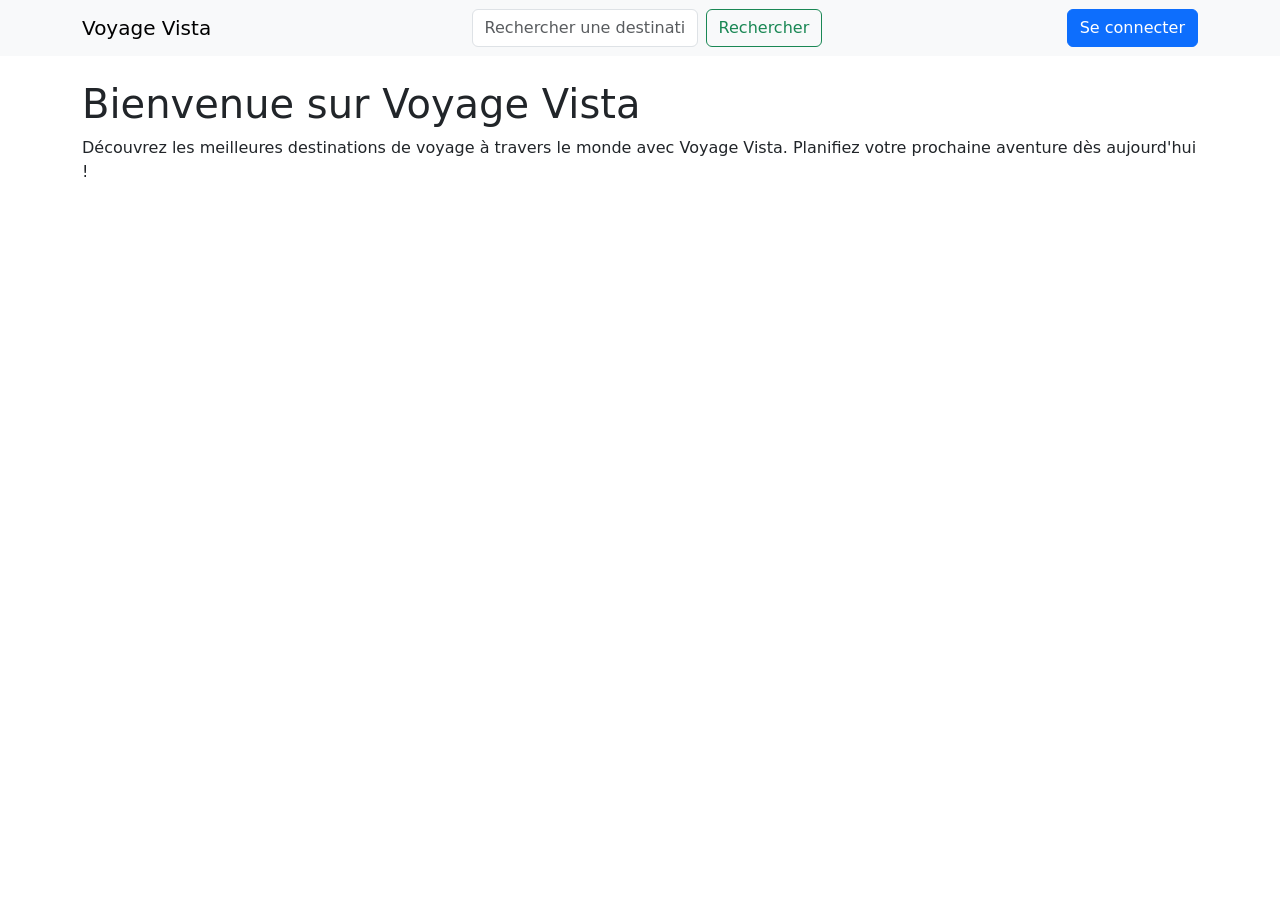
==== index.html @ f92cff05 "intialTest1" ====
<!DOCTYPE html>
<html lang="fr">
<head>
    <meta charset="utf-8">
    <meta name="viewport" content="width=device-width, initial-scale=1">
    <title>Voyage Vista</title>

    <!-- CSS -->
    <link rel="stylesheet" href="css\bootstrap.min.css">
    <link rel="stylesheet" href="css\style.css">
</head>
<body>
    <header>
        <nav class="navbar navbar-expand-lg navbar-light bg-light">
            <div class="container">
                <a class="navbar-brand" href="#">Voyage Vista</a>
                <form class="d-flex">
                    <input class="form-control me-2" list="search" id="searchInput" placeholder="Rechercher une destination" aria-label="Search">
                    <button class="btn btn-outline-success" type="submit">Rechercher</button>                
                </form>
                <a class="btn btn-primary" href="login.html">Se connecter</a>
             
            </div>
        </nav>
    </header>

    <nav>   
        <div class="container mt-4">
                <h1>Bienvenue sur Voyage Vista</h1>
                <p>Découvrez les meilleures destinations de voyage à travers le monde avec Voyage Vista. Planifiez votre prochaine aventure dès aujourd'hui !</p>
        </div>
        
    </nav>

    <!-- JS -->
    <link rel="javascript" href ="js\bootstrap.bundle.min.js">
    <link rel="javascript" href ="js\script.js">


</body>
</html>
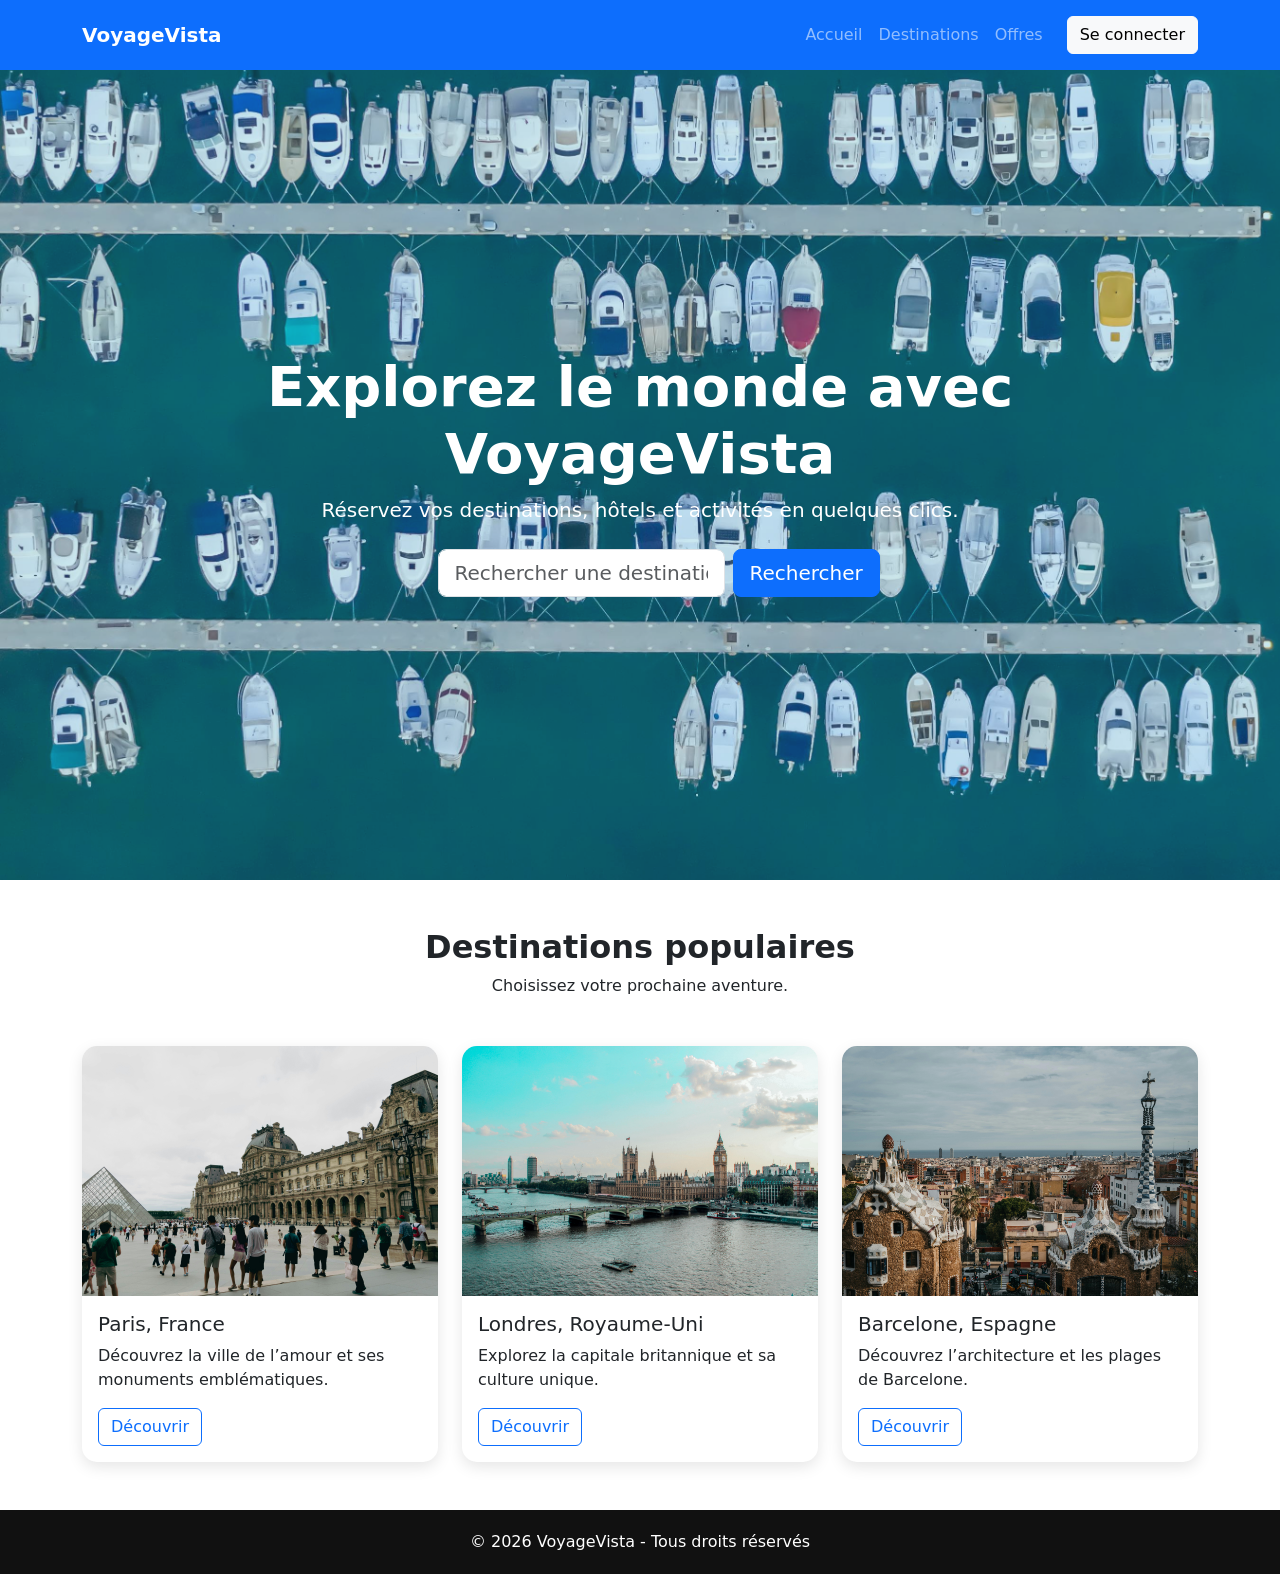
==== commit 343b8954: "Ajout du code base (index, login et destinations) sans php" ====
--- a/index.html
+++ b/index.html
@@ -1,41 +1,223 @@
 <!DOCTYPE html>
 <html lang="fr">
+
 <head>
-    <meta charset="utf-8">
-    <meta name="viewport" content="width=device-width, initial-scale=1">
-    <title>Voyage Vista</title>
+    <meta charset="UTF-8">
+    <meta name="viewport" content="width=device-width, initial-scale=1.0">
+    <title>VoyageVista</title>
+
+    <!-- Bootstrap -->
+    <link rel="stylesheet" href="assets/css/bootstrap.min.css">
 
     <!-- CSS -->
-    <link rel="stylesheet" href="css\bootstrap.min.css">
-    <link rel="stylesheet" href="css\style.css">
+    <link rel="stylesheet" href="assets/css/style.css">
 </head>
+
 <body>
-    <header>
-        <nav class="navbar navbar-expand-lg navbar-light bg-light">
-            <div class="container">
-                <a class="navbar-brand" href="#">Voyage Vista</a>
-                <form class="d-flex">
-                    <input class="form-control me-2" list="search" id="searchInput" placeholder="Rechercher une destination" aria-label="Search">
-                    <button class="btn btn-outline-success" type="submit">Rechercher</button>                
+
+    <!-- NAVBAR -->
+    <nav class="navbar navbar-expand-lg navbar-dark custom-navbar">
+        <div class="container">
+
+            <a class="navbar-brand fw-bold" href="index.html">
+                VoyageVista
+            </a>
+
+            <button class="navbar-toggler" type="button" data-bs-toggle="collapse"
+                data-bs-target="#navbarContent">
+                <span class="navbar-toggler-icon"></span>
+            </button>
+
+            <div class="collapse navbar-collapse" id="navbarContent">
+
+                <ul class="navbar-nav ms-auto align-items-lg-center">
+
+                    <li class="nav-item">
+                        <a class="nav-link" href="index.html">Accueil</a>
+                    </li>
+
+                    <li class="nav-item">
+                        <a class="nav-link" href="destinations.html">Destinations</a>
+                    </li>
+
+                    <li class="nav-item">
+                        <a class="nav-link" href="#">Offres</a>
+                    </li>
+
+                    <li class="nav-item ms-lg-3">
+                        <a class="btn btn-light" href="login.html">
+                            Se connecter
+                        </a>
+                    </li>
+
+                </ul>
+
+            </div>
+
+        </div>
+    </nav>
+
+    <!-- HERO SECTION -->
+    <section class="hero-section">
+
+        <div class="hero-overlay"></div>
+
+        <div class="container hero-content text-center">
+
+            <h1 class="display-4 fw-bold">
+                Explorez le monde avec VoyageVista
+            </h1>
+
+            <p class="lead">
+                Réservez vos destinations, hôtels et activités en quelques clics.
+            </p>
+
+            <!-- SEARCH BAR -->
+            <div class="search-box mt-4">
+
+                <form id="searchForm" class="row g-2 justify-content-center">
+
+                    <div class="col-md-5">
+                        <input type="text"
+                            id="searchInput"
+                            class="form-control form-control-lg"
+                            placeholder="Rechercher une destination">
+                    </div>
+
+                    <div class="col-md-2">
+                        <button class="btn btn-primary btn-lg" type="submit">
+                            Rechercher
+                        </button>
+                    </div>
+
                 </form>
-                <a class="btn btn-primary" href="login.html">Se connecter</a>
-             
-            </div>
-        </nav>
-    </header>
-
-    <nav>   
-        <div class="container mt-4">
-                <h1>Bienvenue sur Voyage Vista</h1>
-                <p>Découvrez les meilleures destinations de voyage à travers le monde avec Voyage Vista. Planifiez votre prochaine aventure dès aujourd'hui !</p>
-        </div>
-        
-    </nav>
+
+            </div>
+
+        </div>
+
+    </section>
+
+    <!-- DESTINATIONS -->
+    <section class="container my-5">
+
+        <div class="text-center mb-5">
+            <h2 class="fw-bold">Destinations populaires</h2>
+            <p>Choisissez votre prochaine aventure.</p>
+        </div>
+
+        <div class="row g-4">
+
+            <!-- CARD 1 -->
+            <div class="col-md-4">
+
+                <div class="card destination-card h-100">
+
+                    <img src="assets/images/paris.jpg"
+                        class="card-img-top"
+                        alt="Paris">
+
+                    <div class="card-body">
+
+                        <h5 class="card-title">
+                            Paris, France
+                        </h5>
+
+                        <p class="card-text">
+                            Découvrez la ville de l’amour et ses monuments emblématiques.
+                        </p>
+
+                        <a href="destinations.html" class="btn btn-outline-primary">
+                            Découvrir
+                        </a>
+
+                    </div>
+
+                </div>
+
+            </div>
+
+            <!-- CARD 2 -->
+            <div class="col-md-4">
+
+                <div class="card destination-card h-100">
+
+                    <img src="assets/images/london.jpg"
+                        class="card-img-top"
+                        alt="Londres">
+
+                    <div class="card-body">
+
+                        <h5 class="card-title">
+                            Londres, Royaume-Uni
+                        </h5>
+
+                        <p class="card-text">
+                            Explorez la capitale britannique et sa culture unique.
+                        </p>
+
+                        <a href="destinations.html" class="btn btn-outline-primary">
+                            Découvrir
+                        </a>
+
+                    </div>
+
+                </div>
+
+            </div>
+
+            <!-- CARD 3 -->
+            <div class="col-md-4">
+
+                <div class="card destination-card h-100">
+
+                    <img src="assets/images/barcelone.jpg"
+                        class="card-img-top"
+                        alt="Barcelone">
+
+                    <div class="card-body">
+
+                        <h5 class="card-title">
+                            Barcelone, Espagne
+                        </h5>
+
+                        <p class="card-text">
+                            Découvrez l’architecture et les plages de Barcelone.
+                        </p>
+
+                        <a href="destinations.html" class="btn btn-outline-primary">
+                            Découvrir
+                        </a>
+
+                    </div>
+
+                </div>
+
+            </div>
+
+        </div>
+
+    </section>
+
+    <!-- FOOTER -->
+    <footer class="footer">
+
+        <div class="container text-center">
+
+            <p class="mb-0">
+                © 2026 VoyageVista - Tous droits réservés
+            </p>
+
+        </div>
+
+    </footer>
+
+    <!-- Bootstrap JS -->
+    <script src="assets/js/bootstrap.bundle.min.js"></script>
 
     <!-- JS -->
-    <link rel="javascript" href ="js\bootstrap.bundle.min.js">
-    <link rel="javascript" href ="js\script.js">
-
+    <script src="assets/js/script.js"></script>
 
 </body>
+
 </html>
--- a/assets/css/style.css
+++ b/assets/css/style.css
@@ -0,0 +1,87 @@
+.placeHolder {
+    background-color: #f0f0f0;
+    color: transparent;
+    border-radius: 4px;
+    width: 100%;
+    height: 20px;
+    margin-bottom: 10px;
+}
+
+/* NAVBAR */
+.custom-navbar {
+    background-color: #0d6efd;
+    padding: 15px 0;
+}
+
+/* HERO */
+.hero-section {
+    position: relative;
+    height: 90vh;
+    background: url('../images/banniere.jpg') center/cover no-repeat;
+    display: flex;
+    align-items: center;
+    justify-content: center;
+}
+
+.hero-overlay {
+    position: absolute;
+    inset: 0;
+    background-color: rgba(46, 164, 196, 0.244);
+}
+
+.hero-content {
+    position: relative;
+    z-index: 2;
+    color: white;
+}
+
+.search-box {
+    max-width: 700px;
+    margin: auto;
+}
+
+/* CARDS */
+.destination-card {
+    border: none;
+    border-radius: 15px;
+    overflow: hidden;
+    transition: 0.3s;
+    box-shadow: 0 5px 15px rgba(0,0,0,0.1);
+}
+
+.destination-card:hover {
+    transform: translateY(-10px);
+}
+
+.destination-card img {
+    height: 250px;
+    object-fit: cover;
+}
+
+/* FOOTER */
+.footer {
+    background-color: #111;
+    color: white;
+    padding: 20px;
+}
+
+/* LOGIN */
+.login-body {
+    background: linear-gradient(to right, #0d6efd, #4da3ff);
+    height: 100vh;
+    display: flex;
+    justify-content: center;
+    align-items: center;
+}
+
+.login-container {
+    width: 100%;
+    max-width: 450px;
+}
+
+.login-card {
+    background: white;
+    padding: 40px;
+    border-radius: 15px;
+    box-shadow: 0 5px 20px rgba(0,0,0,0.2);
+}
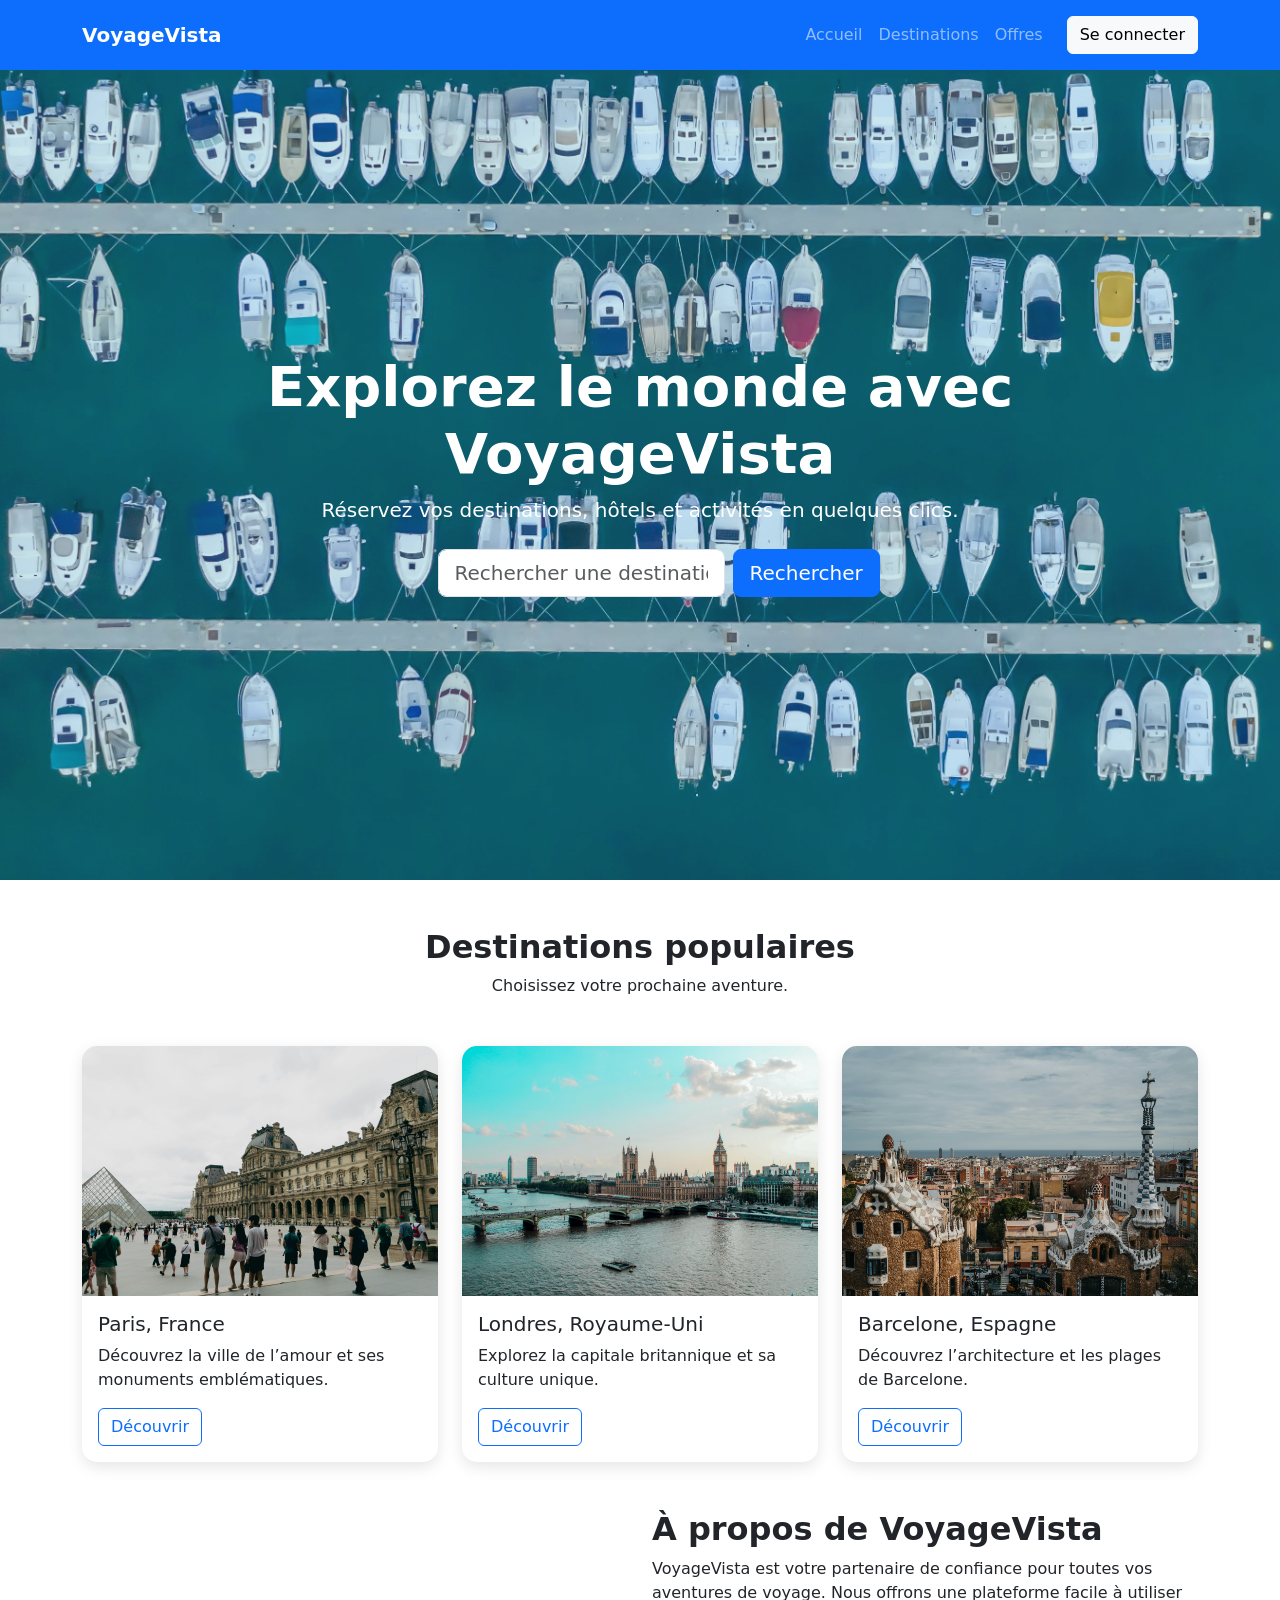
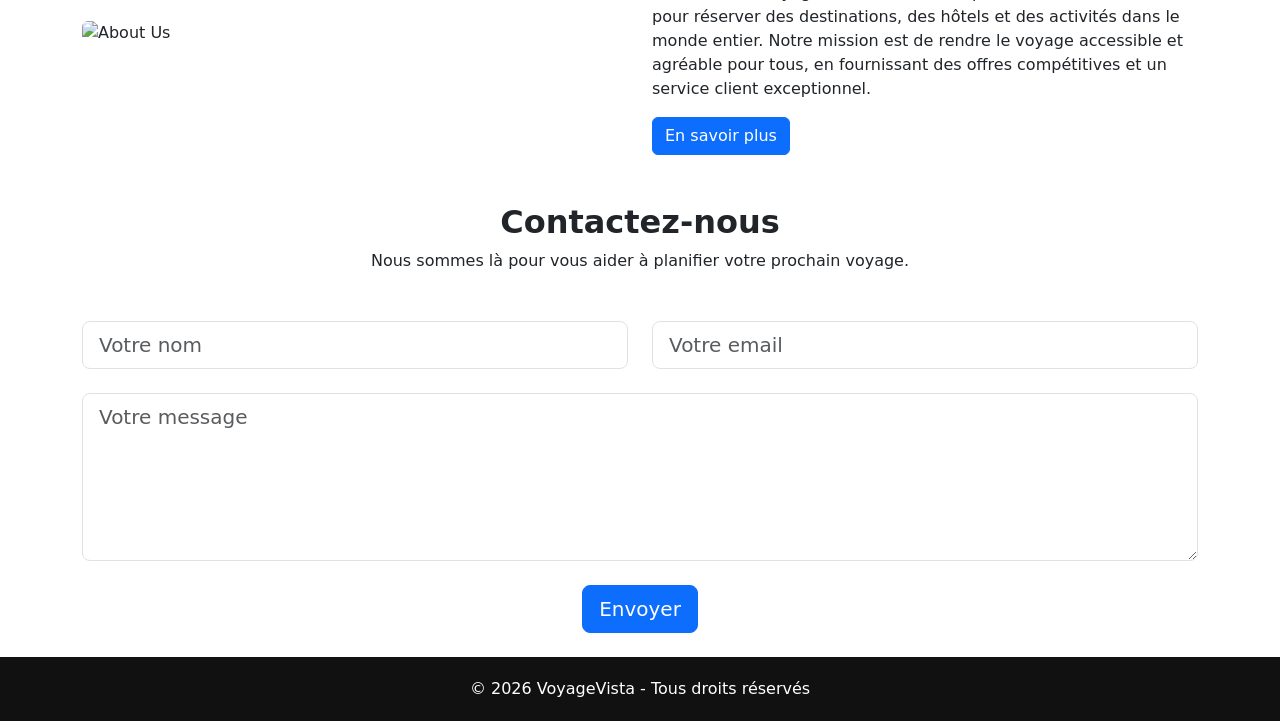
==== commit 60c8281f: "Ajout du About us et de la fiche de contact (avec formulaire)" ====
--- a/index.html
+++ b/index.html
@@ -199,6 +199,55 @@
 
     </section>
 
+    <!-- ABOUT US -->
+    <section class="container my-5">
+        <div class="row align-items-center g-4">
+
+            <div class="col-md-6">
+                <img src="assets/images/about.jpg" class="img-fluid rounded" alt="About Us">
+            </div>
+
+            <div class="col-md-6">
+                <h2 class="fw-bold">À propos de VoyageVista</h2>
+                <p>VoyageVista est votre partenaire de confiance pour toutes vos aventures de voyage. Nous offrons une plateforme facile à utiliser pour réserver des destinations, des hôtels et des activités dans le monde entier. Notre mission est de rendre le voyage accessible et agréable pour tous, en fournissant des offres compétitives et un service client exceptionnel.</p>
+                <a href="#" class="btn btn-primary">
+                    En savoir plus
+                </a>
+            </div>
+
+        </div>
+    </section>
+
+    <!-- CONTACT -->
+    <section class="container my-4">
+        <div class="text-center mb-5">
+            <h2 class="fw-bold">Contactez-nous</h2>
+            <p>Nous sommes là pour vous aider à planifier votre prochain voyage.</p>
+        </div>
+
+        <!-- CONTACT FORM -->
+        <form id="contactForm" class="row g-4 justify-content-center">
+
+            <div class="col-md-6">
+                <input type="text" class="form-control form-control-lg" placeholder="Votre nom" required>
+            </div>
+
+            <div class="col-md-6">
+                <input type="email" class="form-control form-control-lg" placeholder="Votre email" required>
+            </div>
+
+            <div class="col-12">
+                <textarea class="form-control form-control-lg" rows="5" placeholder="Votre message" required></textarea>
+            </div>
+
+            <div class="col-12 text-center">
+                <button class="btn btn-primary btn-lg" type="submit">
+                    Envoyer
+                </button>
+            </div>
+    </section>
+
+
     <!-- FOOTER -->
     <footer class="footer">
 
